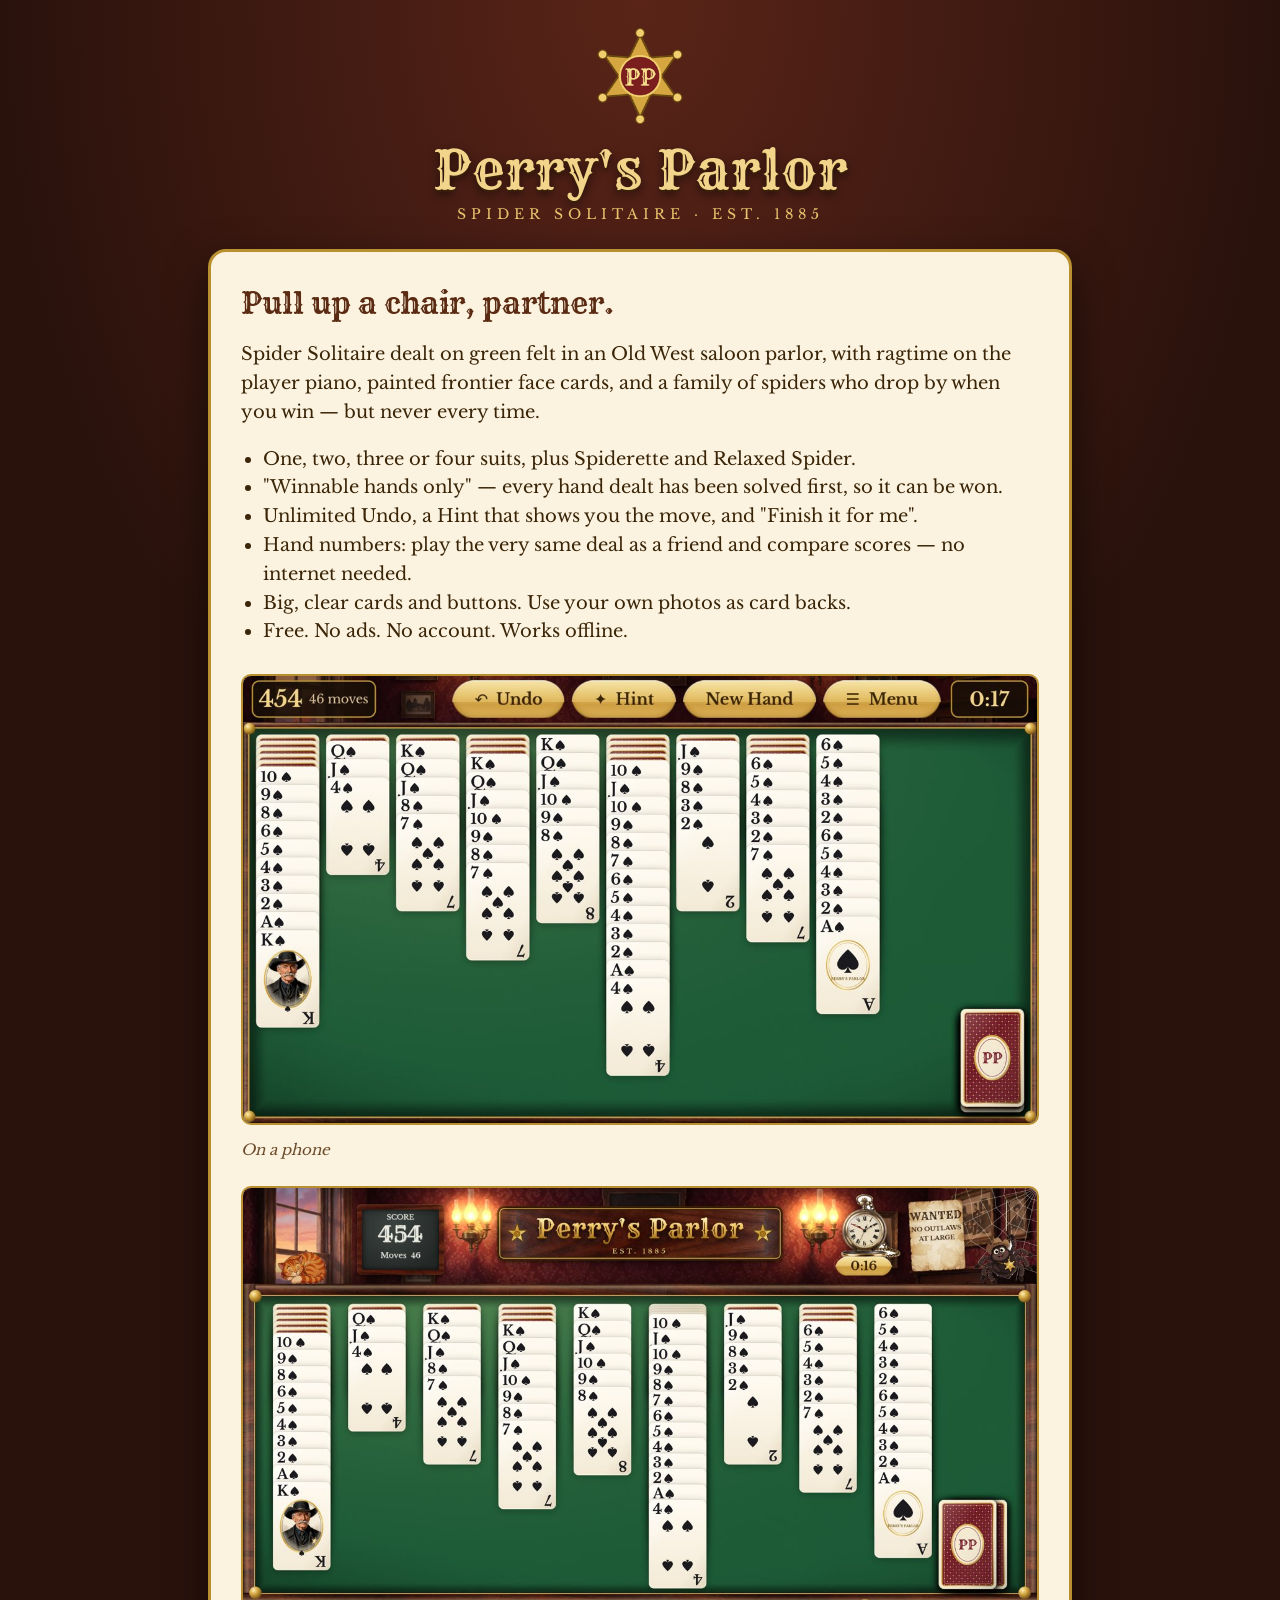
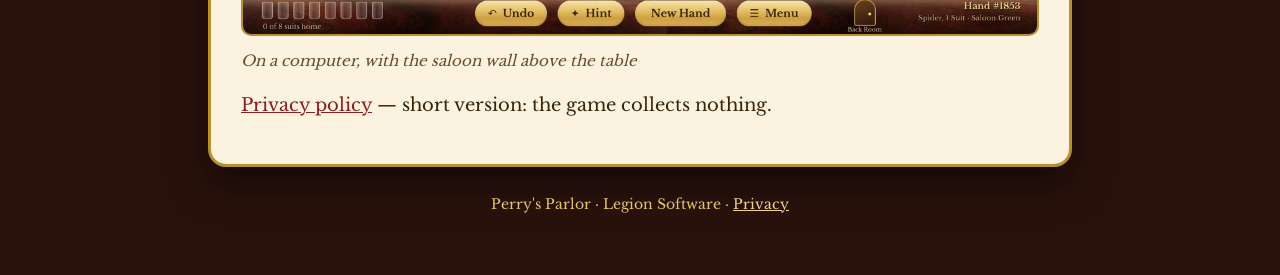
==== index.html @ 613d3c0a "Perry's Parlor: landing page and privacy policy Co-Authored-By: Claude Opus 5.5 <noreply@anthropic.c" ====
<!doctype html>
<html lang="en">
<head>
<meta charset="utf-8">
<meta name="viewport" content="width=device-width, initial-scale=1">
<title>Perry's Parlor — Spider Solitaire</title>
<meta name="description" content="Spider Solitaire in an Old West saloon parlor. Free, no ads, no account, works offline.">
<link rel="stylesheet" href="assets/style.css">
</head>
<body>
<div class="wrap">
  <div class="sign">
    <img src="assets/star.png" alt="">
    <h1>Perry's Parlor</h1>
    <p>SPIDER SOLITAIRE · EST. 1885</p>
  </div>
  <div class="page">
    <h2>Pull up a chair, partner.</h2>
    <p>Spider Solitaire dealt on green felt in an Old West saloon parlor, with ragtime on the player piano,
    painted frontier face cards, and a family of spiders who drop by when you win — but never every time.</p>
    <ul>
      <li>One, two, three or four suits, plus Spiderette and Relaxed Spider.</li>
      <li>"Winnable hands only" — every hand dealt has been solved first, so it can be won.</li>
      <li>Unlimited Undo, a Hint that shows you the move, and "Finish it for me".</li>
      <li>Hand numbers: play the very same deal as a friend and compare scores — no internet needed.</li>
      <li>Big, clear cards and buttons. Use your own photos as card backs.</li>
      <li>Free. No ads. No account. Works offline.</li>
    </ul>
    <img class="shot" src="assets/phone.jpg" alt="Perry's Parlor on a phone: a one-suit game in progress">
    <p class="cap">On a phone</p>
    <img class="shot" src="assets/pc.jpg" alt="Perry's Parlor on a computer: the saloon parlor and the card table">
    <p class="cap">On a computer, with the saloon wall above the table</p>
    <p><a href="privacy.html">Privacy policy</a> — short version: the game collects nothing.</p>
  </div>
  <div class="foot">Perry's Parlor · Legion Software · <a href="privacy.html">Privacy</a></div>
</div>
</body>
</html>
---- assets/style.css ----
@font-face { font-family: Rye; src: url(Rye-Regular.ttf); }
@font-face { font-family: Libre; src: url(LibreBaskerville.ttf); }
* { box-sizing: border-box; }
body { margin: 0; background: #2a120c radial-gradient(ellipse at top, #5a2418 0%, #2a120c 70%) fixed;
       color: #3a2508; font: 18px/1.6 Libre, Georgia, serif; }
.wrap { max-width: 900px; margin: 0 auto; padding: 28px 18px 60px; }
.sign { text-align: center; color: #f2d48a; }
.sign img { width: 96px; height: 96px; }
.sign h1 { font: 400 54px/1.15 Rye, serif; margin: 6px 0 2px; letter-spacing: 1px;
           text-shadow: 0 2px 0 #3a2008, 0 4px 10px rgba(0,0,0,.6); }
.sign p { margin: 0; letter-spacing: 5px; font-size: 14px; color: #e8c46e; }
.page { background: #fbf3df; border: 3px solid #b8902f; border-radius: 18px; padding: 26px 30px; margin-top: 24px;
        box-shadow: 0 16px 40px rgba(0,0,0,.55); }
h2 { font: 400 30px Rye, serif; color: #5a2a12; margin: 6px 0 10px; }
h3 { color: #5a2a12; margin: 22px 0 4px; font-size: 19px; }
img.shot { width: 100%; border-radius: 10px; border: 2px solid #b8902f; margin: 10px 0 4px; }
.cap { font-style: italic; color: #6b4a2a; font-size: 15px; margin: 0 0 14px; }
a { color: #8a1e1e; }
.foot { text-align: center; color: #e8c46e; font-size: 14px; margin-top: 26px; }
.foot a { color: #f2d48a; }
ul { padding-left: 22px; }
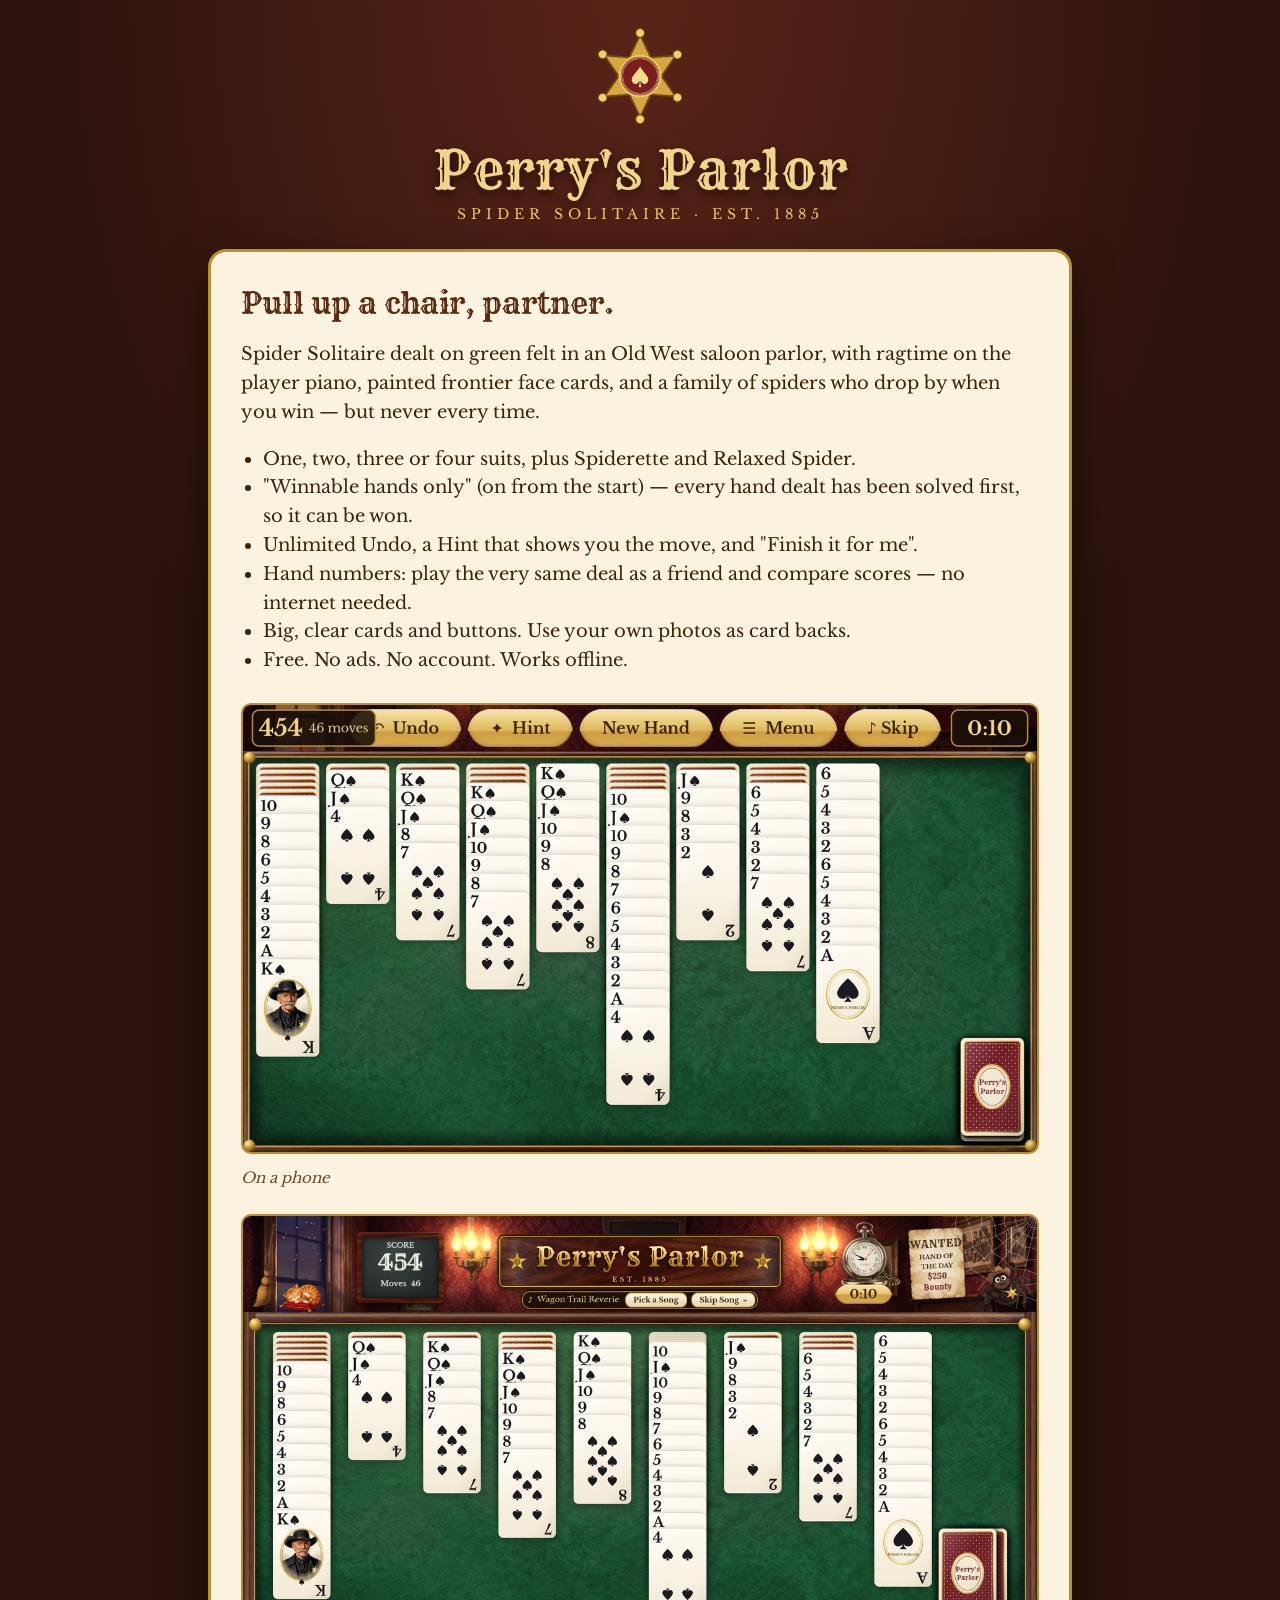
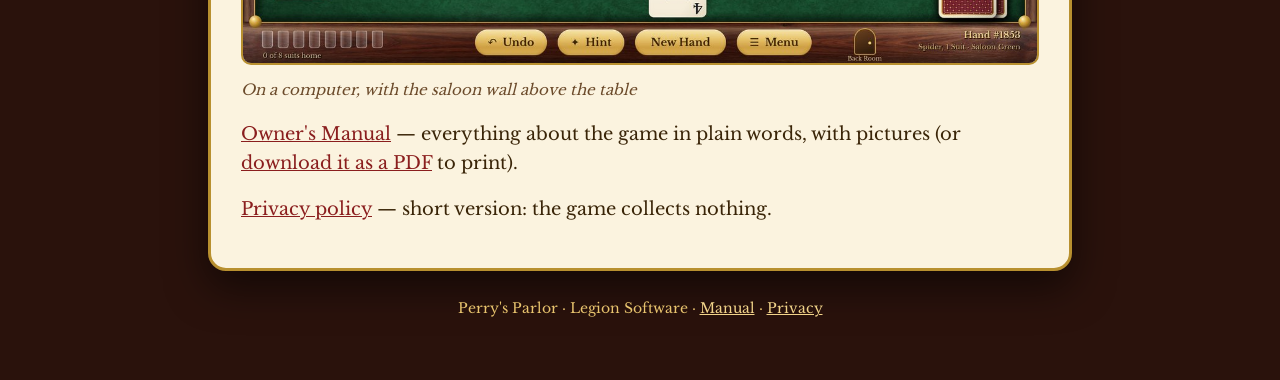
==== commit ef3f66df: "Owner's Manual online (HTML + PDF), current screenshots, spade star badge; privacy policy corrected " ====
--- a/index.html
+++ b/index.html
@@ -20,7 +20,7 @@
     painted frontier face cards, and a family of spiders who drop by when you win — but never every time.</p>
     <ul>
       <li>One, two, three or four suits, plus Spiderette and Relaxed Spider.</li>
-      <li>"Winnable hands only" — every hand dealt has been solved first, so it can be won.</li>
+      <li>"Winnable hands only" (on from the start) — every hand dealt has been solved first, so it can be won.</li>
       <li>Unlimited Undo, a Hint that shows you the move, and "Finish it for me".</li>
       <li>Hand numbers: play the very same deal as a friend and compare scores — no internet needed.</li>
       <li>Big, clear cards and buttons. Use your own photos as card backs.</li>
@@ -30,9 +30,11 @@
     <p class="cap">On a phone</p>
     <img class="shot" src="assets/pc.jpg" alt="Perry's Parlor on a computer: the saloon parlor and the card table">
     <p class="cap">On a computer, with the saloon wall above the table</p>
+    <p><a href="manual/index.html">Owner's Manual</a> — everything about the game in plain words, with pictures
+    (or <a href="manual/Perrys-Parlor-Owners-Manual.pdf">download it as a PDF</a> to print).</p>
     <p><a href="privacy.html">Privacy policy</a> — short version: the game collects nothing.</p>
   </div>
-  <div class="foot">Perry's Parlor · Legion Software · <a href="privacy.html">Privacy</a></div>
+  <div class="foot">Perry's Parlor · Legion Software · <a href="manual/index.html">Manual</a> · <a href="privacy.html">Privacy</a></div>
 </div>
 </body>
 </html>
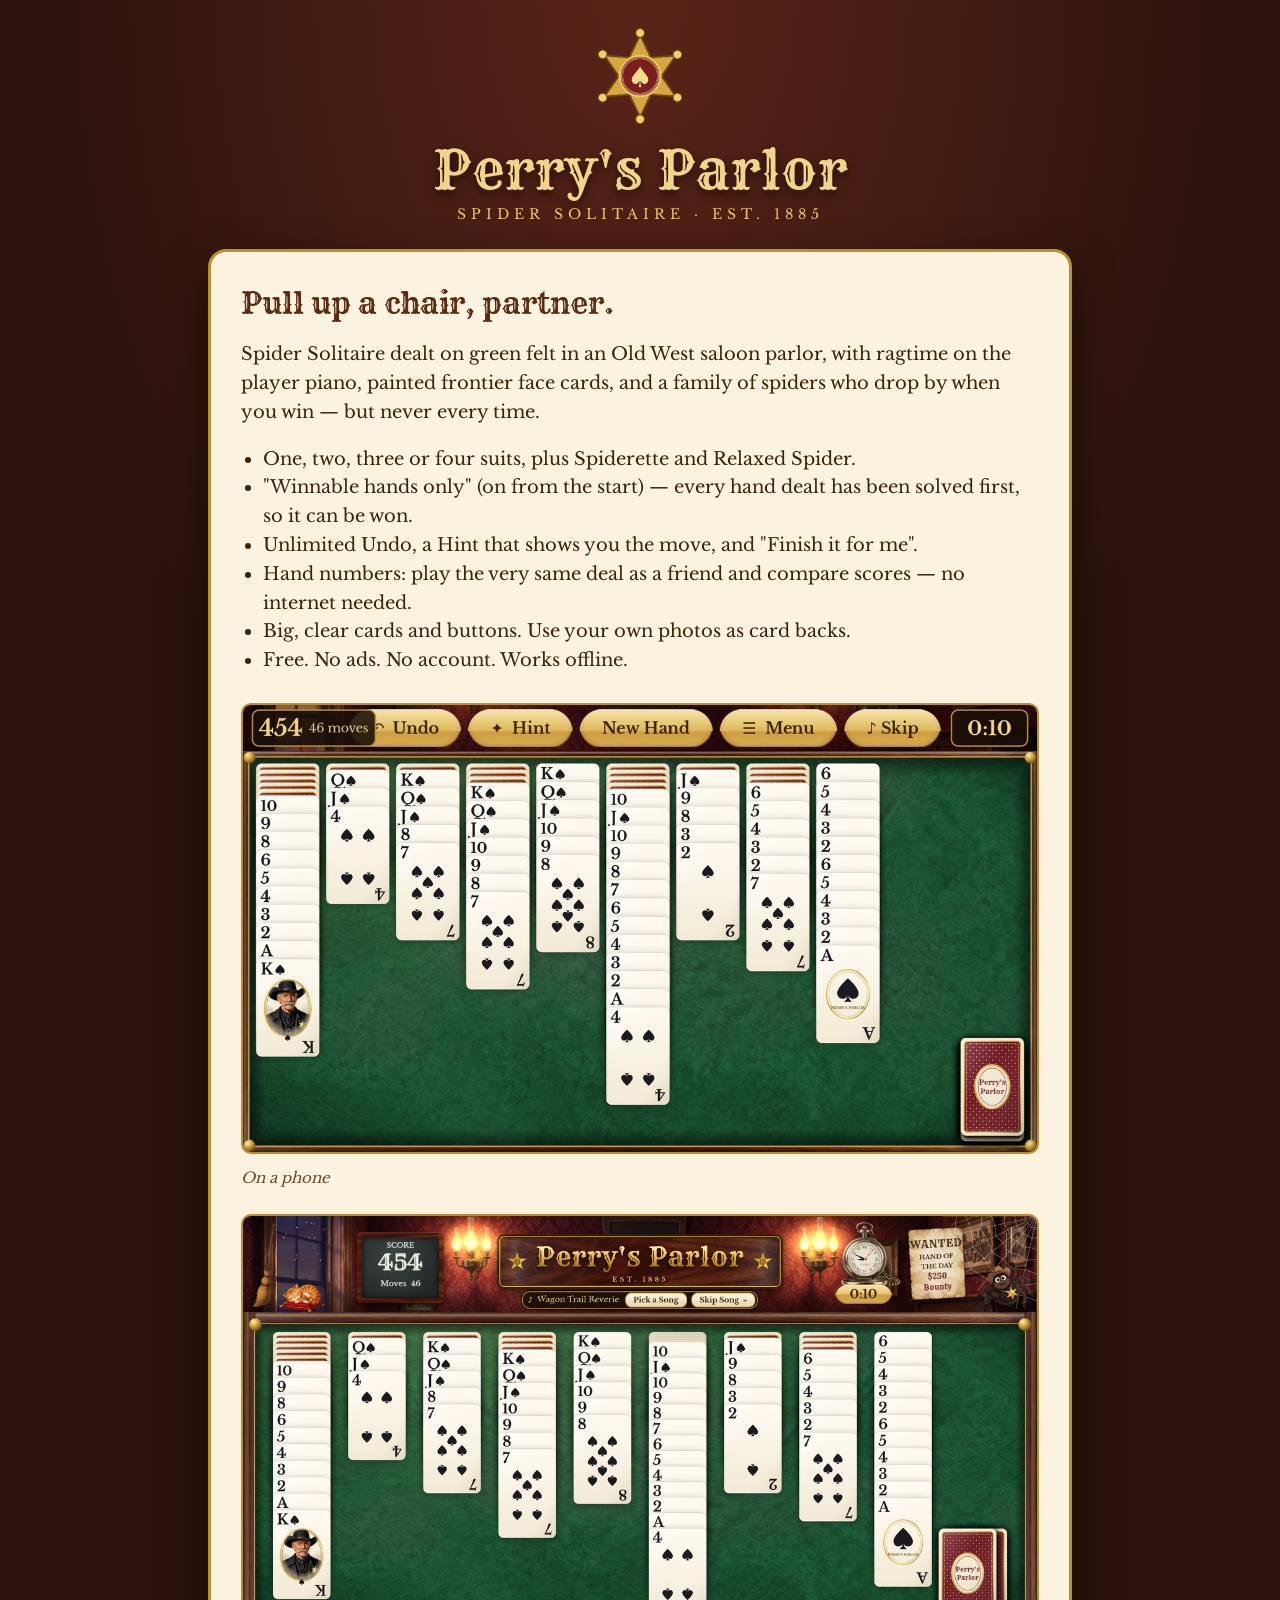
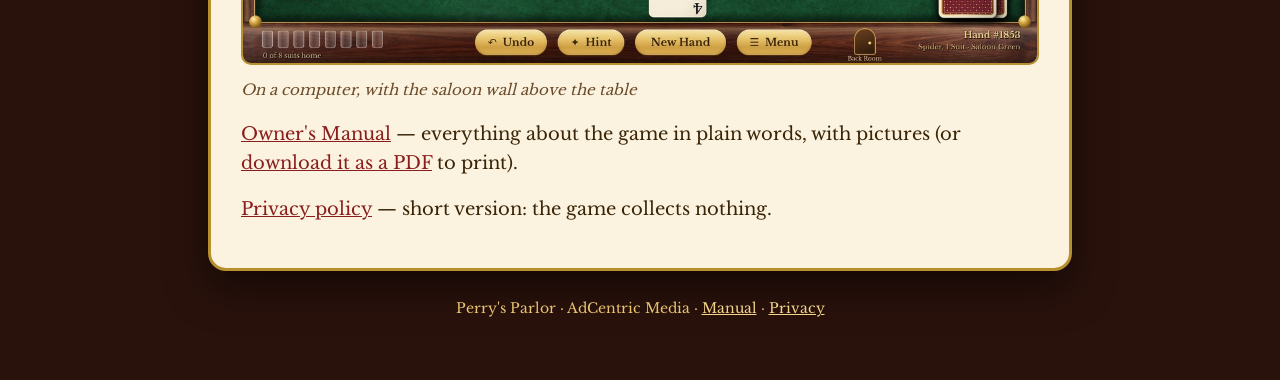
==== commit 84c9c0a4: "Publisher: AdCentric Media; manual v2r14 Co-Authored-By: Claude Opus 5.5 <noreply@anthropic.com>" ====
--- a/index.html
+++ b/index.html
@@ -34,7 +34,7 @@
     (or <a href="manual/Perrys-Parlor-Owners-Manual.pdf">download it as a PDF</a> to print).</p>
     <p><a href="privacy.html">Privacy policy</a> — short version: the game collects nothing.</p>
   </div>
-  <div class="foot">Perry's Parlor · Legion Software · <a href="manual/index.html">Manual</a> · <a href="privacy.html">Privacy</a></div>
+  <div class="foot">Perry's Parlor · AdCentric Media · <a href="manual/index.html">Manual</a> · <a href="privacy.html">Privacy</a></div>
 </div>
 </body>
 </html>
